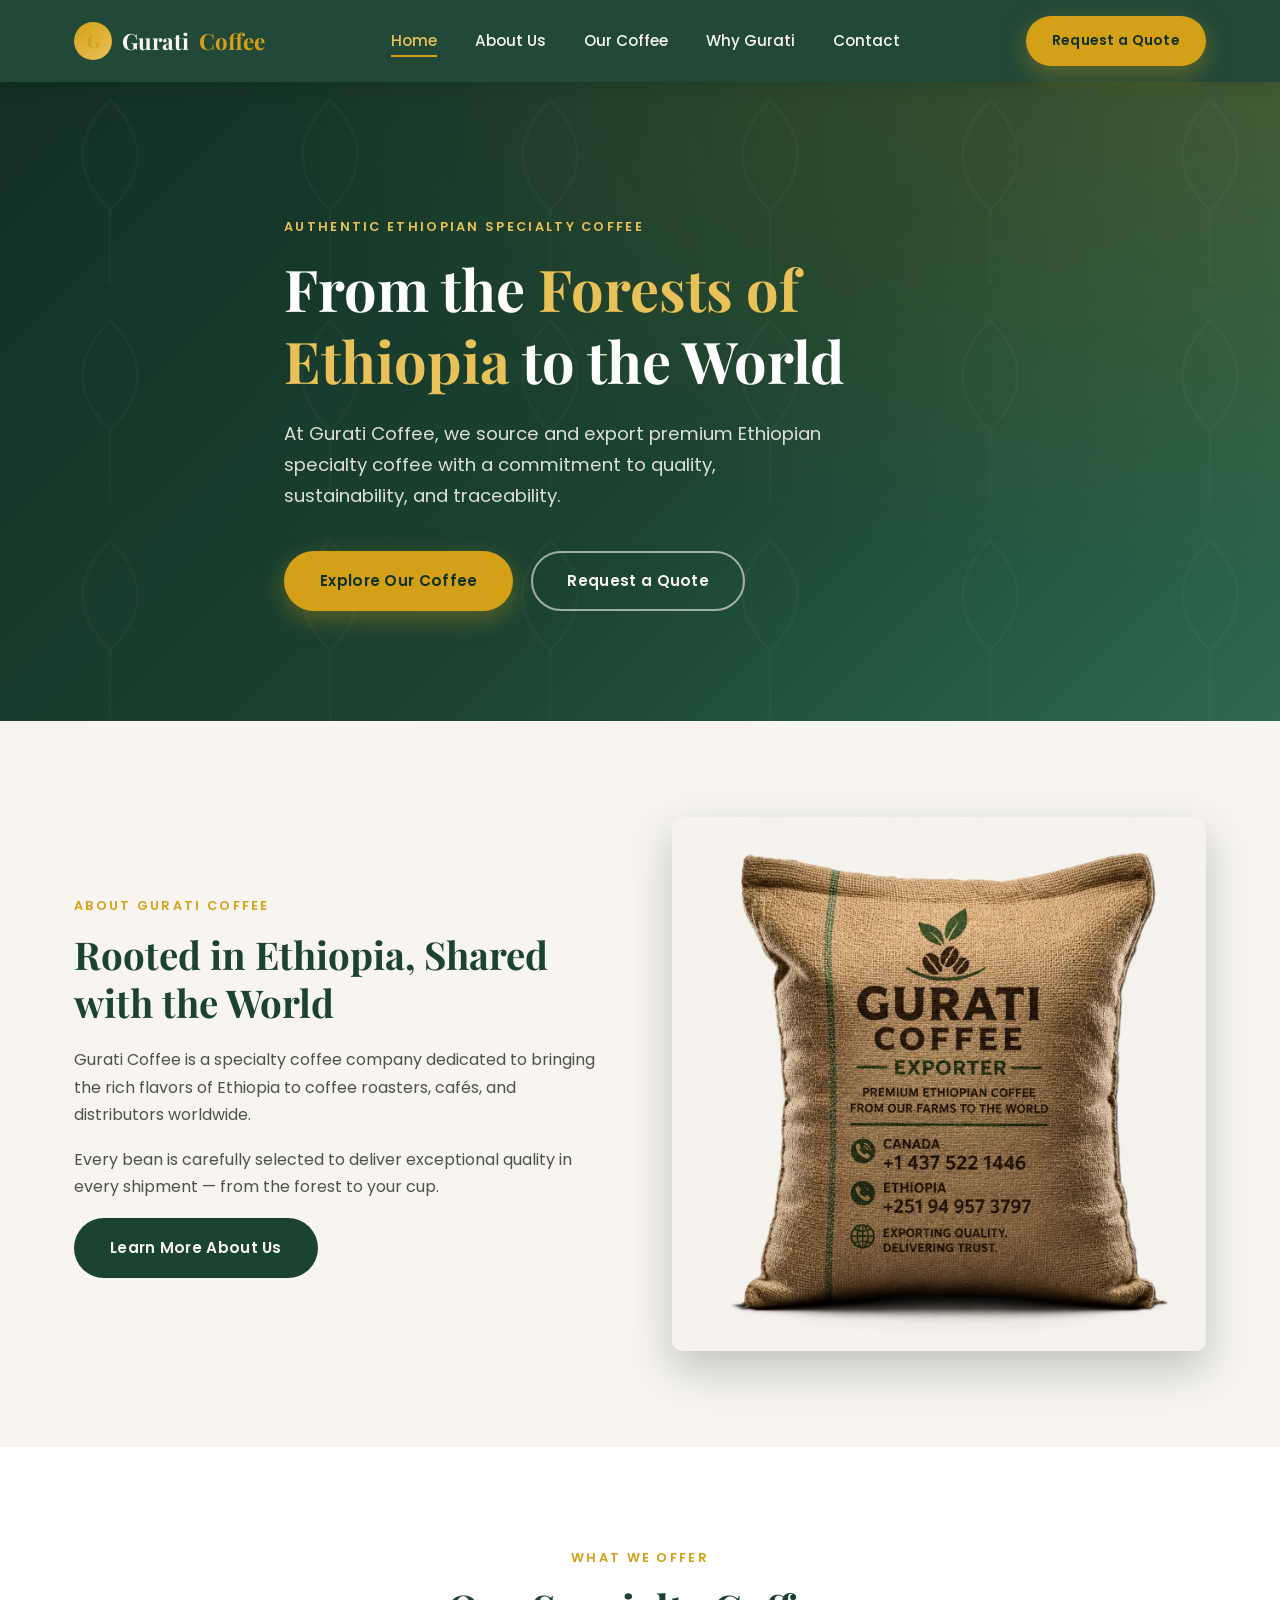
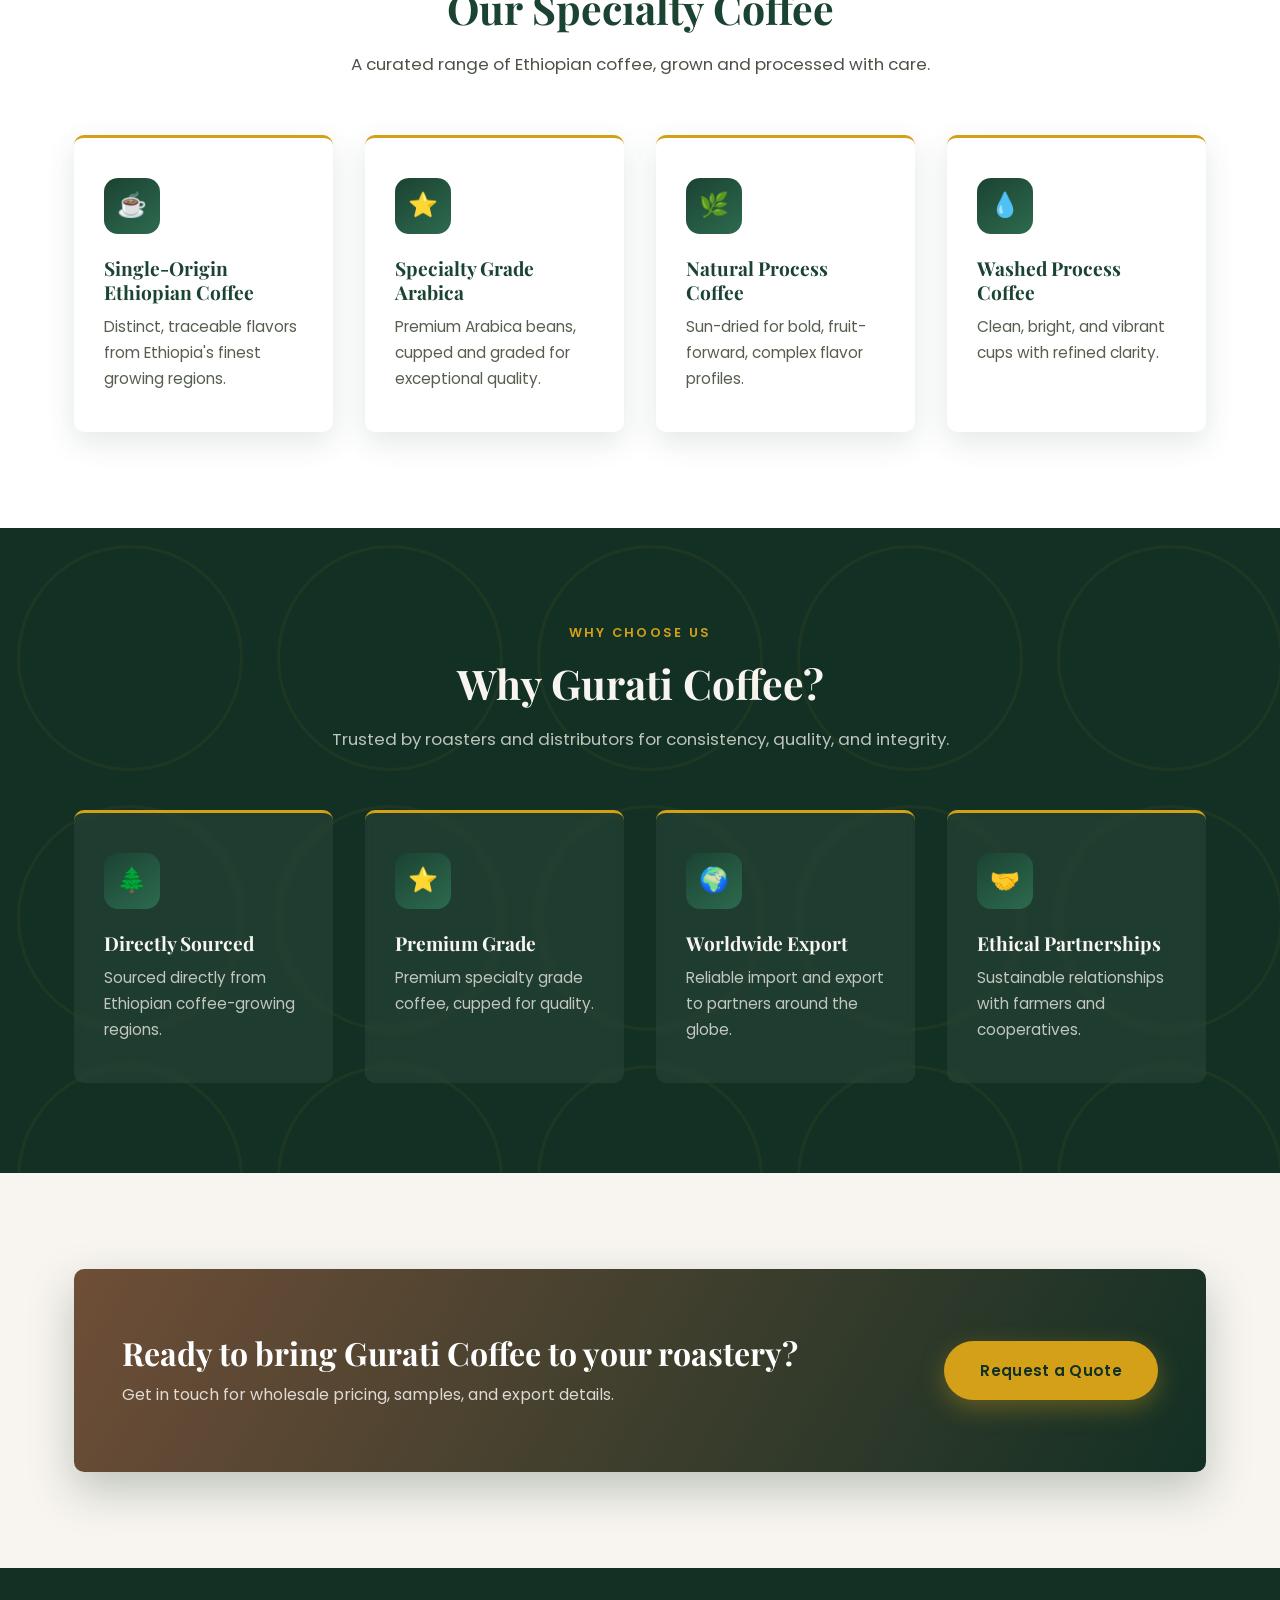
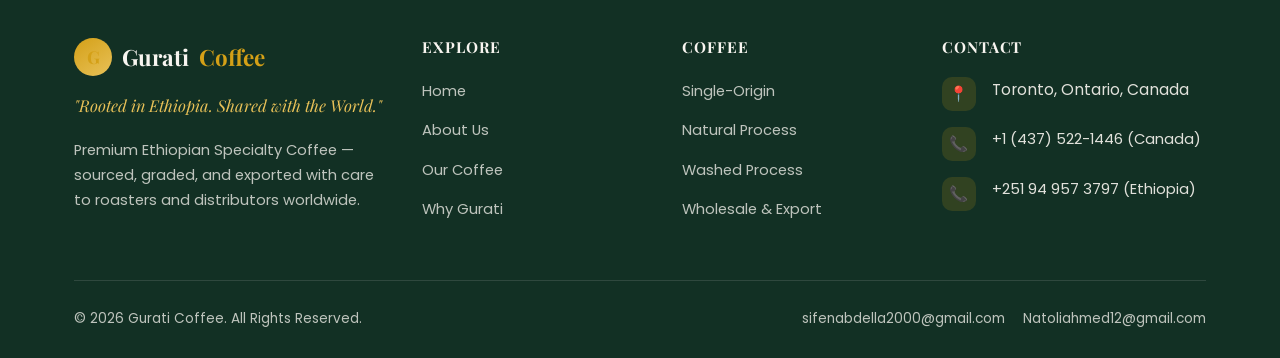
==== index.html @ 305aaea8 "first commit" ====
<!DOCTYPE html>
<html lang="en">
<head>
<meta charset="UTF-8">
<meta name="viewport" content="width=device-width, initial-scale=1.0">
<title>Gurati Coffee | Premium Ethiopian Specialty Coffee</title>
<meta name="description" content="Gurati Coffee sources and exports premium Ethiopian specialty coffee to roasters, cafés, and distributors worldwide.">
<link rel="preconnect" href="https://fonts.googleapis.com">
<link rel="stylesheet" href="css/style.css">
</head>
<body>

<header class="site-header">
  <nav class="nav">
    <a href="index.html" class="logo">
      <span class="logo-mark">G</span>
      Gurati <span>Coffee</span>
    </a>
    <ul class="nav-links">
      <li><a href="index.html" class="active">Home</a></li>
      <li><a href="about.html">About Us</a></li>
      <li><a href="coffee.html">Our Coffee</a></li>
      <li><a href="why-us.html">Why Gurati</a></li>
      <li><a href="contact.html">Contact</a></li>
    </ul>
    <div class="nav-cta">
      <a href="contact.html" class="btn btn-primary">Request a Quote</a>
      <button class="nav-toggle" aria-label="Toggle menu">
        <span></span><span></span><span></span>
      </button>
    </div>
  </nav>
</header>

<section class="hero">
  <div class="container hero-inner">
    <span class="eyebrow">Authentic Ethiopian Specialty Coffee</span>
    <h1>From the <em>Forests of Ethiopia</em> to the World</h1>
    <p>At Gurati Coffee, we source and export premium Ethiopian specialty coffee with a commitment to quality, sustainability, and traceability.</p>
    <div class="hero-actions">
      <a href="coffee.html" class="btn btn-primary">Explore Our Coffee</a>
      <a href="contact.html" class="btn btn-outline">Request a Quote</a>
    </div>
  </div>
</section>

<section class="section">
  <div class="container">
    <div class="split">
      <div>
        <span class="eyebrow">About Gurati Coffee</span>
        <h2>Rooted in Ethiopia, Shared with the World</h2>
        <p>Gurati Coffee is a specialty coffee company dedicated to bringing the rich flavors of Ethiopia to coffee roasters, cafés, and distributors worldwide.</p>
        <p>Every bean is carefully selected to deliver exceptional quality in every shipment — from the forest to your cup.</p>
        <a href="about.html" class="btn btn-dark">Learn More About Us</a>
      </div>
      <div class="split-media has-photo">
        <img src="images/GUATI.jpeg" alt="Gurati Coffee export bag — premium Ethiopian coffee" loading="lazy">
      </div>
    </div>
  </div>
</section>

<section class="section section-alt">
  <div class="container">
    <div class="section-header">
      <span class="eyebrow">What We Offer</span>
      <h2>Our Specialty Coffee</h2>
      <p>A curated range of Ethiopian coffee, grown and processed with care.</p>
    </div>
    <div class="grid grid-4">
      <div class="card">
        <div class="card-icon">☕</div>
        <h3>Single-Origin Ethiopian Coffee</h3>
        <p>Distinct, traceable flavors from Ethiopia's finest growing regions.</p>
      </div>
      <div class="card">
        <div class="card-icon">⭐</div>
        <h3>Specialty Grade Arabica</h3>
        <p>Premium Arabica beans, cupped and graded for exceptional quality.</p>
      </div>
      <div class="card">
        <div class="card-icon">🌿</div>
        <h3>Natural Process Coffee</h3>
        <p>Sun-dried for bold, fruit-forward, complex flavor profiles.</p>
      </div>
      <div class="card">
        <div class="card-icon">💧</div>
        <h3>Washed Process Coffee</h3>
        <p>Clean, bright, and vibrant cups with refined clarity.</p>
      </div>
    </div>
  </div>
</section>

<section class="why-band">
  <div class="container">
    <div class="section-header">
      <span class="eyebrow">Why Choose Us</span>
      <h2>Why Gurati Coffee?</h2>
      <p>Trusted by roasters and distributors for consistency, quality, and integrity.</p>
    </div>
    <div class="grid grid-4">
      <div class="card">
        <div class="card-icon">🌲</div>
        <h3>Directly Sourced</h3>
        <p>Sourced directly from Ethiopian coffee-growing regions.</p>
      </div>
      <div class="card">
        <div class="card-icon">⭐</div>
        <h3>Premium Grade</h3>
        <p>Premium specialty grade coffee, cupped for quality.</p>
      </div>
      <div class="card">
        <div class="card-icon">🌍</div>
        <h3>Worldwide Export</h3>
        <p>Reliable import and export to partners around the globe.</p>
      </div>
      <div class="card">
        <div class="card-icon">🤝</div>
        <h3>Ethical Partnerships</h3>
        <p>Sustainable relationships with farmers and cooperatives.</p>
      </div>
    </div>
  </div>
</section>

<section class="section">
  <div class="container">
    <div class="cta-band">
      <div>
        <h2>Ready to bring Gurati Coffee to your roastery?</h2>
        <p>Get in touch for wholesale pricing, samples, and export details.</p>
      </div>
      <a href="contact.html" class="btn btn-primary">Request a Quote</a>
    </div>
  </div>
</section>

<footer class="site-footer">
  <div class="container">
    <div class="footer-grid">
      <div class="footer-brand">
        <a href="index.html" class="logo">
          <span class="logo-mark">G</span>
          Gurati <span>Coffee</span>
        </a>
        <p class="footer-tagline">"Rooted in Ethiopia. Shared with the World."</p>
        <p class="footer-desc">Premium Ethiopian Specialty Coffee — sourced, graded, and exported with care to roasters and distributors worldwide.</p>
      </div>
      <div class="footer-col">
        <h4>Explore</h4>
        <ul>
          <li><a href="index.html">Home</a></li>
          <li><a href="about.html">About Us</a></li>
          <li><a href="coffee.html">Our Coffee</a></li>
          <li><a href="why-us.html">Why Gurati</a></li>
        </ul>
      </div>
      <div class="footer-col">
        <h4>Coffee</h4>
        <ul>
          <li><a href="coffee.html">Single-Origin</a></li>
          <li><a href="coffee.html">Natural Process</a></li>
          <li><a href="coffee.html">Washed Process</a></li>
          <li><a href="coffee.html">Wholesale &amp; Export</a></li>
        </ul>
      </div>
      <div class="footer-col">
        <h4>Contact</h4>
        <div class="contact-item">
          <span class="icon">📍</span>
          <p>Toronto, Ontario, Canada</p>
        </div>
        <div class="contact-item">
          <span class="icon">📞</span>
          <a href="tel:+14375221446">+1 (437) 522-1446 (Canada)</a>
        </div>
        <div class="contact-item">
          <span class="icon">📞</span>
          <a href="tel:+251949573797">+251 94 957 3797 (Ethiopia)</a>
        </div>
      </div>
    </div>
    <div class="footer-bottom">
      <p>© 2026 Gurati Coffee. All Rights Reserved.</p>
      <div class="emails">
        <a href="mailto:sifenabdella2000@gmail.com">sifenabdella2000@gmail.com</a>
        <a href="mailto:Natoliahmed12@gmail.com">Natoliahmed12@gmail.com</a>
      </div>
    </div>
  </div>
</footer>

<script src="js/main.js"></script>
</body>
</html>
---- css/style.css ----
/* ============================
   Gurati Coffee — Design System
   ============================ */

@import url('https://fonts.googleapis.com/css2?family=Playfair+Display:wght@500;600;700;800&family=Poppins:wght@300;400;500;600;700&display=swap');

:root {
  --forest-green: #1B4332;
  --forest-green-dark: #123024;
  --forest-green-light: #2D6A4F;
  --earth-brown: #6F4E37;
  --earth-brown-light: #8B6B4F;
  --cream: #F8F5F0;
  --cream-dark: #EFE8DD;
  --gold: #D4A017;
  --gold-light: #E8C158;
  --ink: #23281F;
  --white: #FFFFFF;

  --font-heading: 'Playfair Display', Georgia, serif;
  --font-body: 'Poppins', 'Segoe UI', sans-serif;

  --max-width: 1180px;
  --radius: 10px;
  --shadow-soft: 0 10px 30px rgba(27, 67, 50, 0.12);
  --shadow-strong: 0 18px 45px rgba(18, 48, 36, 0.25);
  --transition: 0.3s ease;
}

* {
  margin: 0;
  padding: 0;
  box-sizing: border-box;
}

html {
  scroll-behavior: smooth;
}

body {
  font-family: var(--font-body);
  color: var(--ink);
  background: var(--cream);
  line-height: 1.7;
  overflow-x: hidden;
}

img {
  max-width: 100%;
  display: block;
}

a {
  text-decoration: none;
  color: inherit;
}

ul {
  list-style: none;
}

h1, h2, h3, h4 {
  font-family: var(--font-heading);
  color: var(--forest-green);
  line-height: 1.25;
}

.container {
  max-width: var(--max-width);
  margin: 0 auto;
  padding: 0 24px;
}

.eyebrow {
  display: inline-block;
  font-size: 0.8rem;
  letter-spacing: 0.18em;
  text-transform: uppercase;
  color: var(--gold);
  font-weight: 600;
  margin-bottom: 14px;
}

.section {
  padding: 96px 0;
}

.section-header {
  text-align: center;
  max-width: 640px;
  margin: 0 auto 56px;
}

.section-header h2 {
  font-size: clamp(1.9rem, 3.2vw, 2.6rem);
  margin-bottom: 16px;
}

.section-header p {
  color: #4B5347;
  font-size: 1.05rem;
}

.section-alt {
  background: var(--white);
}

/* ---------- Buttons ---------- */
.btn {
  display: inline-flex;
  align-items: center;
  justify-content: center;
  gap: 8px;
  padding: 15px 34px;
  border-radius: 50px;
  font-family: var(--font-body);
  font-weight: 600;
  font-size: 0.95rem;
  letter-spacing: 0.02em;
  cursor: pointer;
  border: 2px solid transparent;
  transition: transform var(--transition), box-shadow var(--transition), background var(--transition), color var(--transition), border-color var(--transition);
  white-space: nowrap;
}

.btn-primary {
  background: var(--gold);
  color: var(--forest-green-dark);
  box-shadow: 0 8px 24px rgba(212, 160, 23, 0.35);
}

.btn-primary:hover {
  transform: translateY(-3px);
  box-shadow: 0 14px 30px rgba(212, 160, 23, 0.45);
}

.btn-outline {
  background: transparent;
  color: var(--cream);
  border-color: rgba(248, 245, 240, 0.6);
}

.btn-outline:hover {
  background: rgba(248, 245, 240, 0.12);
  border-color: var(--cream);
  transform: translateY(-3px);
}

.btn-dark {
  background: var(--forest-green);
  color: var(--cream);
}

.btn-dark:hover {
  background: var(--forest-green-dark);
  transform: translateY(-3px);
  box-shadow: var(--shadow-strong);
}

/* ---------- Header / Nav ---------- */
.site-header {
  position: sticky;
  top: 0;
  z-index: 100;
  background: rgba(27, 67, 50, 0.97);
  backdrop-filter: blur(6px);
  box-shadow: 0 2px 18px rgba(0, 0, 0, 0.15);
}

.nav {
  display: flex;
  align-items: center;
  justify-content: space-between;
  padding: 16px 24px;
  max-width: var(--max-width);
  margin: 0 auto;
}

.logo {
  display: flex;
  align-items: center;
  gap: 10px;
  font-family: var(--font-heading);
  font-size: 1.4rem;
  font-weight: 700;
  color: var(--cream);
}

.logo-mark {
  width: 38px;
  height: 38px;
  border-radius: 50%;
  background: linear-gradient(145deg, var(--gold), var(--gold-light));
  display: flex;
  align-items: center;
  justify-content: center;
  font-size: 1.1rem;
  color: var(--forest-green-dark);
  flex-shrink: 0;
}

.logo span {
  color: var(--gold);
}

.nav-links {
  display: flex;
  align-items: center;
  gap: 38px;
}

.nav-links a {
  color: var(--cream);
  font-weight: 500;
  font-size: 0.95rem;
  position: relative;
  padding: 6px 0;
  transition: color var(--transition);
}

.nav-links a::after {
  content: '';
  position: absolute;
  left: 0;
  bottom: 0;
  width: 0;
  height: 2px;
  background: var(--gold);
  transition: width var(--transition);
}

.nav-links a:hover,
.nav-links a.active {
  color: var(--gold-light);
}

.nav-links a:hover::after,
.nav-links a.active::after {
  width: 100%;
}

.nav-cta {
  display: flex;
  align-items: center;
  gap: 20px;
}

.nav-cta .btn {
  padding: 11px 24px;
  font-size: 0.88rem;
}

.nav-toggle {
  display: none;
  flex-direction: column;
  gap: 5px;
  background: none;
  border: none;
  cursor: pointer;
  padding: 6px;
}

.nav-toggle span {
  width: 26px;
  height: 2px;
  background: var(--cream);
  border-radius: 2px;
  transition: var(--transition);
}

/* ---------- Hero ---------- */
.hero {
  position: relative;
  background:
    radial-gradient(ellipse at top right, rgba(212, 160, 23, 0.18), transparent 55%),
    linear-gradient(135deg, var(--forest-green-dark) 0%, var(--forest-green) 55%, var(--forest-green-light) 100%);
  color: var(--cream);
  padding: 130px 0 110px;
  overflow: hidden;
}

.hero::before {
  content: '';
  position: absolute;
  inset: 0;
  background-image:
    url("data:image/svg+xml,%3Csvg xmlns='http://www.w3.org/2000/svg' width='120' height='120' viewBox='0 0 120 120'%3E%3Cg fill='none' stroke='%23F8F5F0' stroke-opacity='0.05' stroke-width='1.5'%3E%3Cpath d='M60 10 C40 30, 40 50, 60 70 C80 50, 80 30, 60 10 Z'/%3E%3Cpath d='M60 70 L60 110'/%3E%3C/g%3E%3C/svg%3E");
  background-size: 220px;
  opacity: 0.6;
  pointer-events: none;
}

.hero-inner {
  position: relative;
  z-index: 1;
  max-width: 760px;
}

.hero .eyebrow {
  color: var(--gold-light);
}

.hero h1 {
  color: var(--white);
  font-size: clamp(2.4rem, 5vw, 3.6rem);
  margin-bottom: 22px;
}

.hero h1 em {
  font-style: normal;
  color: var(--gold-light);
}

.hero p {
  font-size: 1.15rem;
  color: rgba(248, 245, 240, 0.88);
  max-width: 560px;
  margin-bottom: 40px;
}

.hero-actions {
  display: flex;
  flex-wrap: wrap;
  gap: 18px;
}

.page-hero {
  position: relative;
  background:
    radial-gradient(ellipse at top right, rgba(212, 160, 23, 0.16), transparent 55%),
    linear-gradient(135deg, var(--forest-green-dark) 0%, var(--forest-green) 100%);
  color: var(--cream);
  padding: 88px 0 70px;
  text-align: center;
}

.page-hero h1 {
  color: var(--white);
  font-size: clamp(2rem, 4vw, 2.8rem);
  margin-bottom: 14px;
}

.page-hero p {
  color: rgba(248, 245, 240, 0.85);
  max-width: 560px;
  margin: 0 auto;
}

.breadcrumb {
  font-size: 0.85rem;
  color: var(--gold-light);
  letter-spacing: 0.05em;
  margin-bottom: 16px;
}

/* ---------- Cards / Grids ---------- */
.grid {
  display: grid;
  gap: 32px;
}

.grid-2 { grid-template-columns: repeat(2, 1fr); }
.grid-3 { grid-template-columns: repeat(3, 1fr); }
.grid-4 { grid-template-columns: repeat(4, 1fr); }

.card {
  background: var(--white);
  border-radius: var(--radius);
  padding: 40px 30px;
  box-shadow: var(--shadow-soft);
  transition: transform var(--transition), box-shadow var(--transition);
  border-top: 3px solid var(--gold);
}

.card:hover {
  transform: translateY(-6px);
  box-shadow: var(--shadow-strong);
}

.card-icon {
  width: 56px;
  height: 56px;
  border-radius: 14px;
  background: linear-gradient(145deg, var(--forest-green), var(--forest-green-light));
  display: flex;
  align-items: center;
  justify-content: center;
  font-size: 1.5rem;
  margin-bottom: 22px;
}

.card h3 {
  font-size: 1.2rem;
  margin-bottom: 10px;
}

.card p {
  color: #565f4f;
  font-size: 0.96rem;
}

/* ---------- About split ---------- */
.split {
  display: grid;
  grid-template-columns: 1fr 1fr;
  gap: 64px;
  align-items: center;
}

.split-media {
  position: relative;
  border-radius: var(--radius);
  overflow: hidden;
  min-height: 380px;
  background: linear-gradient(155deg, var(--earth-brown) 0%, var(--forest-green) 100%);
  box-shadow: var(--shadow-strong);
  display: flex;
  align-items: center;
  justify-content: center;
}

.split-media::after {
  content: '☕';
  font-size: 5rem;
  opacity: 0.85;
  filter: drop-shadow(0 10px 18px rgba(0,0,0,0.25));
}

.split-media.alt {
  background: linear-gradient(155deg, var(--forest-green) 0%, var(--earth-brown) 100%);
}

.split-media.has-photo {
  background: var(--cream-dark);
}

.split-media.has-photo::after {
  content: none;
}

.split-media img {
  width: 100%;
  height: 100%;
  object-fit: cover;
  object-position: center;
}

.split h2 {
  font-size: clamp(1.8rem, 3vw, 2.4rem);
  margin-bottom: 20px;
}

.split p {
  color: #4B5347;
  margin-bottom: 18px;
}

.tag-row {
  display: flex;
  flex-wrap: wrap;
  gap: 12px;
  margin-top: 24px;
}

.tag {
  background: var(--cream-dark);
  color: var(--forest-green);
  border: 1px solid rgba(27, 67, 50, 0.15);
  padding: 8px 18px;
  border-radius: 50px;
  font-size: 0.85rem;
  font-weight: 500;
}

/* ---------- Stats / Why banner ---------- */
.why-band {
  background: var(--forest-green-dark);
  color: var(--cream);
  padding: 90px 0;
  position: relative;
  overflow: hidden;
}

.why-band::before {
  content: '';
  position: absolute;
  inset: 0;
  background-image: url("data:image/svg+xml,%3Csvg xmlns='http://www.w3.org/2000/svg' width='140' height='140' viewBox='0 0 140 140'%3E%3Cg fill='none' stroke='%23D4A017' stroke-opacity='0.06' stroke-width='1.5'%3E%3Ccircle cx='70' cy='70' r='60'/%3E%3C/g%3E%3C/svg%3E");
  background-size: 260px;
}

.why-band .section-header h2,
.why-band .section-header p {
  color: var(--cream);
}

.why-band .section-header p {
  color: rgba(248, 245, 240, 0.75);
}

.why-band .card {
  background: rgba(248, 245, 240, 0.06);
  border-top: 3px solid var(--gold);
  box-shadow: none;
  backdrop-filter: blur(4px);
}

.why-band .card h3 {
  color: var(--cream);
}

.why-band .card p {
  color: rgba(248, 245, 240, 0.75);
}

.why-band .card:hover {
  background: rgba(248, 245, 240, 0.1);
}

/* ---------- Process steps ---------- */
.steps {
  counter-reset: step;
  display: grid;
  grid-template-columns: repeat(4, 1fr);
  gap: 30px;
}

.step {
  position: relative;
  padding-top: 20px;
}

.step-number {
  font-family: var(--font-heading);
  font-size: 2.6rem;
  font-weight: 700;
  color: var(--gold);
  opacity: 0.55;
  line-height: 1;
  margin-bottom: 14px;
}

.step h3 {
  font-size: 1.05rem;
  margin-bottom: 8px;
}

.step p {
  color: #565f4f;
  font-size: 0.92rem;
}

/* ---------- CTA band ---------- */
.cta-band {
  background: linear-gradient(120deg, var(--earth-brown) 0%, var(--forest-green-dark) 100%);
  color: var(--cream);
  border-radius: var(--radius);
  padding: 64px 48px;
  display: flex;
  align-items: center;
  justify-content: space-between;
  gap: 32px;
  flex-wrap: wrap;
  box-shadow: var(--shadow-strong);
}

.cta-band h2 {
  color: var(--white);
  font-size: clamp(1.5rem, 2.6vw, 2rem);
  margin-bottom: 8px;
}

.cta-band p {
  color: rgba(248, 245, 240, 0.85);
}

/* ---------- Contact ---------- */
.contact-grid {
  display: grid;
  grid-template-columns: 1fr 1.15fr;
  gap: 56px;
  align-items: start;
}

.contact-info-card {
  background: var(--forest-green-dark);
  color: var(--cream);
  border-radius: var(--radius);
  padding: 44px 36px;
  box-shadow: var(--shadow-strong);
}

.contact-info-card h3 {
  color: var(--white);
  margin-bottom: 24px;
}

.contact-item {
  display: flex;
  gap: 16px;
  margin-bottom: 24px;
  align-items: flex-start;
}

.contact-item .icon {
  width: 42px;
  height: 42px;
  border-radius: 10px;
  background: rgba(212, 160, 23, 0.16);
  color: var(--gold-light);
  display: flex;
  align-items: center;
  justify-content: center;
  font-size: 1.1rem;
  flex-shrink: 0;
}

.contact-item h4 {
  color: var(--gold-light);
  font-size: 0.85rem;
  text-transform: uppercase;
  letter-spacing: 0.06em;
  margin-bottom: 4px;
}

.contact-item p, .contact-item a {
  color: rgba(248, 245, 240, 0.9);
  font-size: 0.98rem;
}

.contact-form {
  background: var(--white);
  border-radius: var(--radius);
  padding: 44px 40px;
  box-shadow: var(--shadow-soft);
}

.form-row {
  display: grid;
  grid-template-columns: 1fr 1fr;
  gap: 20px;
}

.field {
  margin-bottom: 22px;
}

.field label {
  display: block;
  font-size: 0.88rem;
  font-weight: 600;
  color: var(--forest-green);
  margin-bottom: 8px;
}

.field input,
.field select,
.field textarea {
  width: 100%;
  padding: 13px 16px;
  border: 1.5px solid #DDD6C9;
  border-radius: 8px;
  font-family: var(--font-body);
  font-size: 0.95rem;
  background: var(--cream);
  transition: border-color var(--transition), box-shadow var(--transition);
}

.field input:focus,
.field select:focus,
.field textarea:focus {
  outline: none;
  border-color: var(--gold);
  box-shadow: 0 0 0 3px rgba(212, 160, 23, 0.18);
}

.field textarea {
  resize: vertical;
  min-height: 130px;
}

.form-note {
  font-size: 0.82rem;
  color: #7a8172;
  margin-top: 12px;
}

.map-wrap {
  margin-top: 60px;
  border-radius: var(--radius);
  overflow: hidden;
  box-shadow: var(--shadow-soft);
}

.map-wrap iframe {
  width: 100%;
  height: 360px;
  border: 0;
  display: block;
}

/* ---------- Footer ---------- */
.site-footer {
  background: var(--forest-green-dark);
  color: rgba(248, 245, 240, 0.75);
  padding: 70px 0 28px;
}

.footer-grid {
  display: grid;
  grid-template-columns: 1.4fr 1fr 1fr 1.2fr;
  gap: 40px;
  padding-bottom: 46px;
  border-bottom: 1px solid rgba(248, 245, 240, 0.12);
}

.footer-brand .logo {
  margin-bottom: 16px;
}

.footer-tagline {
  font-family: var(--font-heading);
  font-style: italic;
  color: var(--gold-light);
  font-size: 1.02rem;
  margin: 14px 0 18px;
}

.footer-desc {
  font-size: 0.92rem;
  max-width: 320px;
}

.footer-col h4 {
  color: var(--cream);
  font-size: 0.95rem;
  text-transform: uppercase;
  letter-spacing: 0.06em;
  margin-bottom: 20px;
}

.footer-col ul li {
  margin-bottom: 12px;
}

.footer-col a {
  font-size: 0.92rem;
  transition: color var(--transition);
}

.footer-col a:hover {
  color: var(--gold-light);
}

.footer-col .contact-item {
  margin-bottom: 16px;
}

.footer-col .contact-item .icon {
  width: 34px;
  height: 34px;
  font-size: 0.95rem;
}

.social-row {
  display: flex;
  gap: 12px;
  margin-top: 18px;
}

.social-row a {
  width: 38px;
  height: 38px;
  border-radius: 50%;
  background: rgba(248, 245, 240, 0.08);
  display: flex;
  align-items: center;
  justify-content: center;
  transition: background var(--transition), transform var(--transition);
}

.social-row a:hover {
  background: var(--gold);
  color: var(--forest-green-dark);
  transform: translateY(-3px);
}

.footer-bottom {
  display: flex;
  align-items: center;
  justify-content: space-between;
  flex-wrap: wrap;
  gap: 12px;
  padding-top: 26px;
  font-size: 0.85rem;
}

.footer-bottom .emails {
  display: flex;
  gap: 18px;
  flex-wrap: wrap;
}

.footer-bottom a:hover {
  color: var(--gold-light);
}

/* ---------- Responsive ---------- */
@media (max-width: 960px) {
  .grid-4 { grid-template-columns: repeat(2, 1fr); }
  .grid-3 { grid-template-columns: repeat(2, 1fr); }
  .steps { grid-template-columns: repeat(2, 1fr); }
  .split { grid-template-columns: 1fr; }
  .split-media { min-height: 280px; order: -1; }
  .contact-grid { grid-template-columns: 1fr; }
  .footer-grid { grid-template-columns: 1fr 1fr; }
}

@media (max-width: 720px) {
  .nav-links, .nav-cta .btn-outline-desktop { display: none; }
  .nav-toggle { display: flex; }
  .nav-cta { gap: 12px; }

  .nav-links {
    position: absolute;
    top: 100%;
    left: 0;
    right: 0;
    background: var(--forest-green-dark);
    flex-direction: column;
    align-items: flex-start;
    padding: 24px;
    gap: 20px;
    box-shadow: var(--shadow-strong);
    display: none;
  }

  .nav-links.open {
    display: flex;
  }

  .grid-4, .grid-3, .grid-2 { grid-template-columns: 1fr; }
  .steps { grid-template-columns: 1fr; }
  .form-row { grid-template-columns: 1fr; }
  .footer-grid { grid-template-columns: 1fr; }
  .cta-band { flex-direction: column; text-align: center; }
  .section { padding: 70px 0; }
}
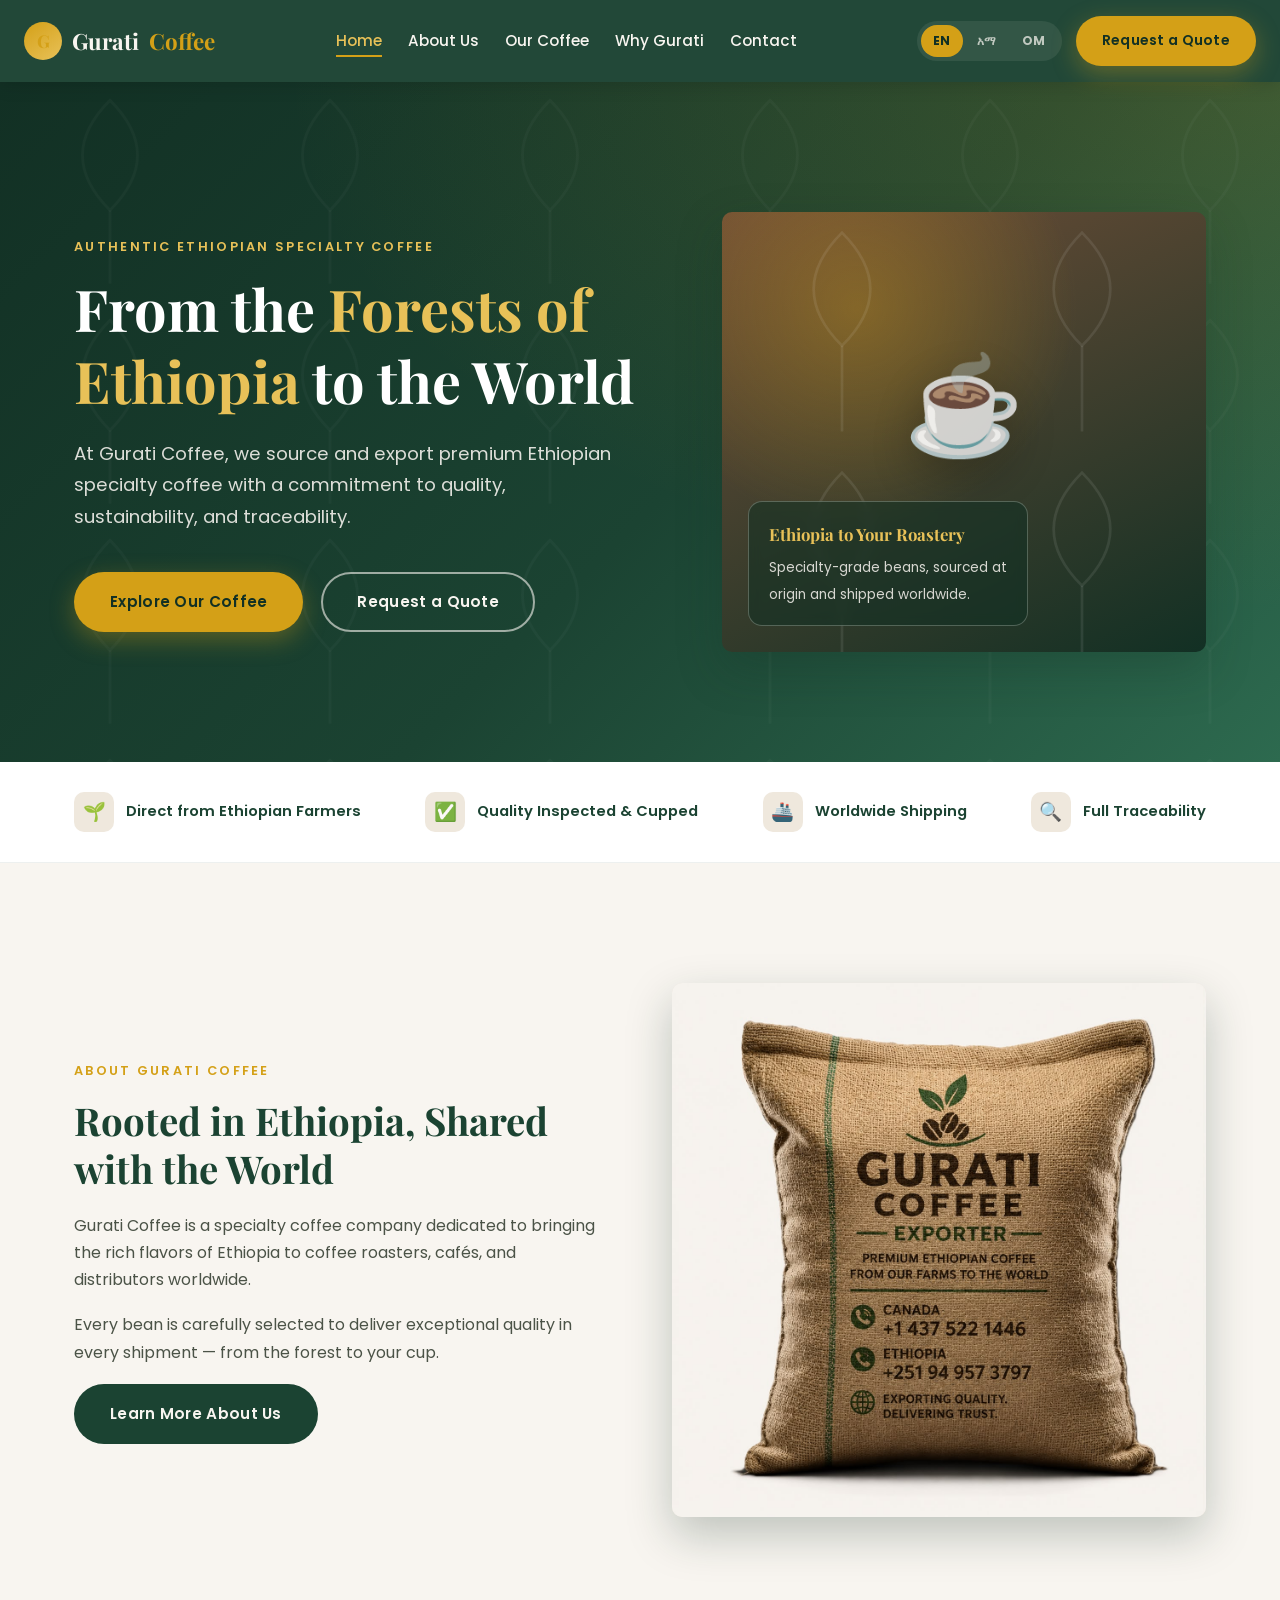
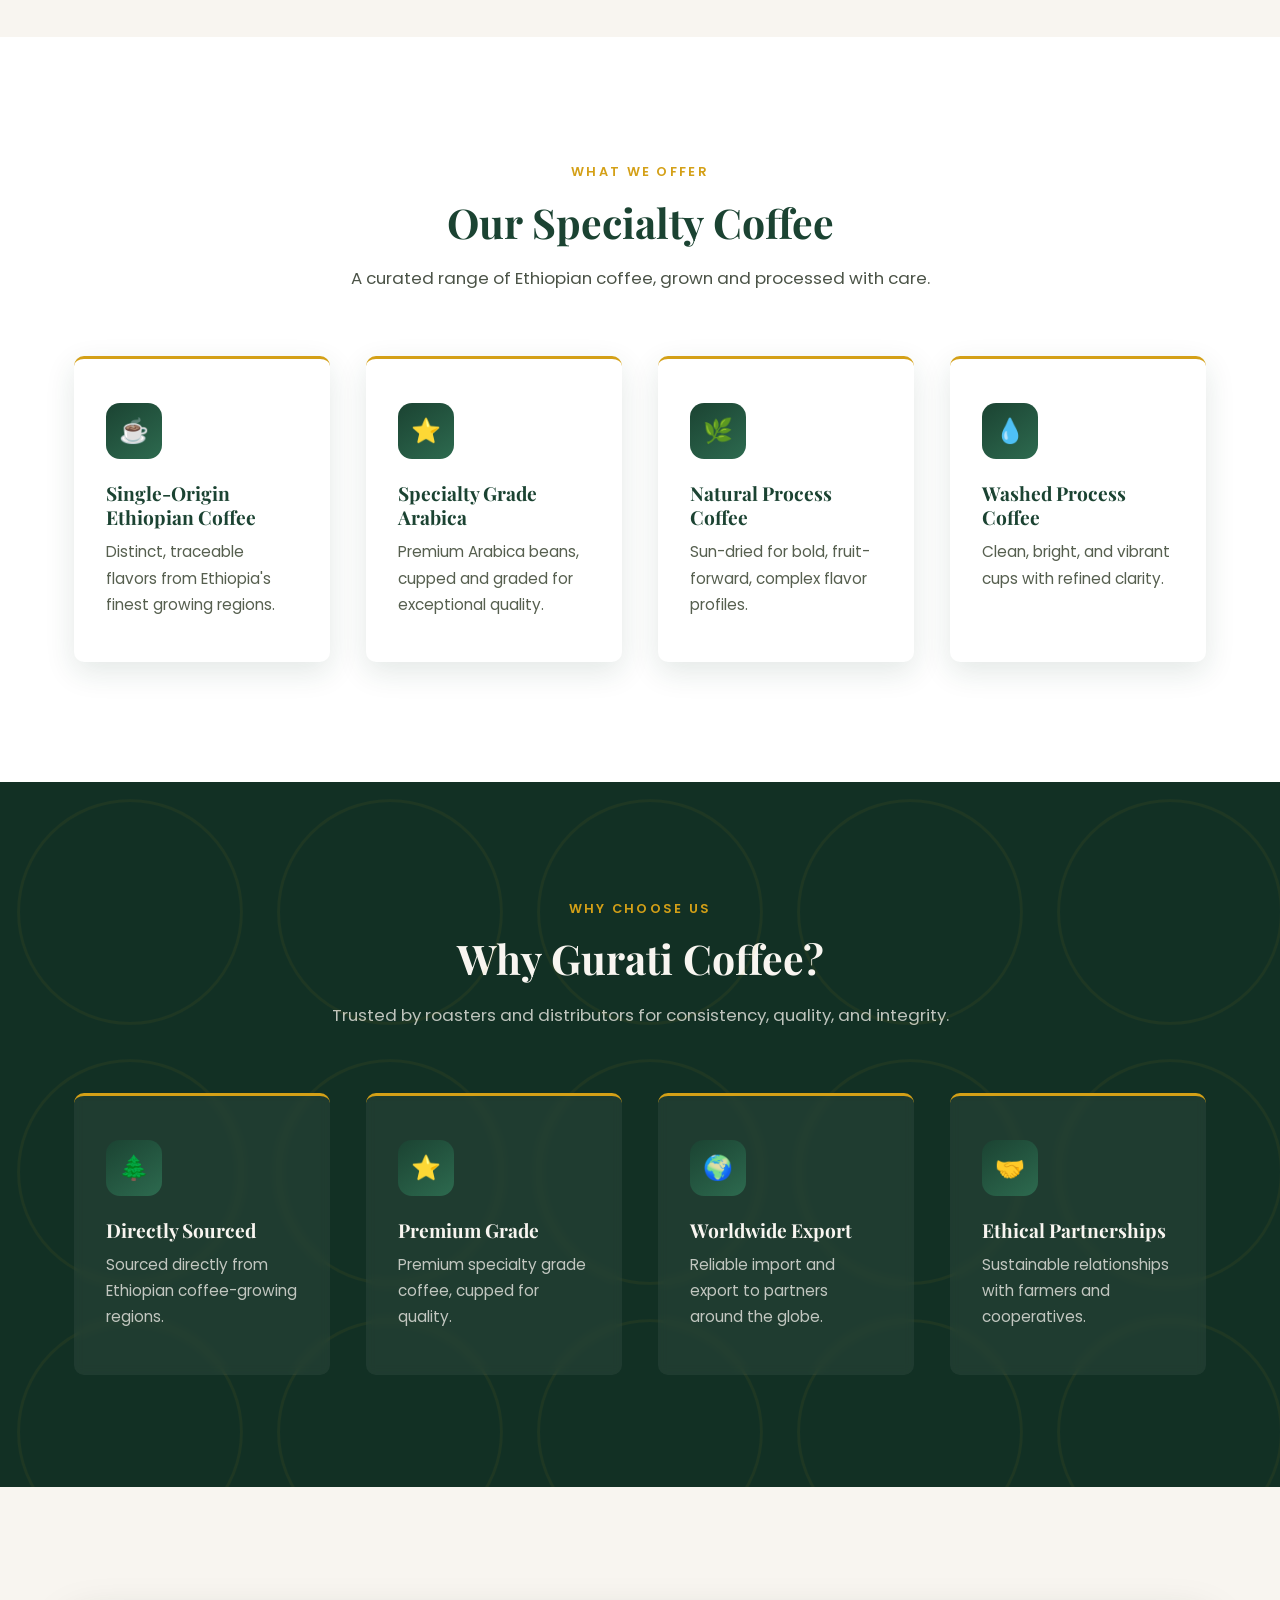
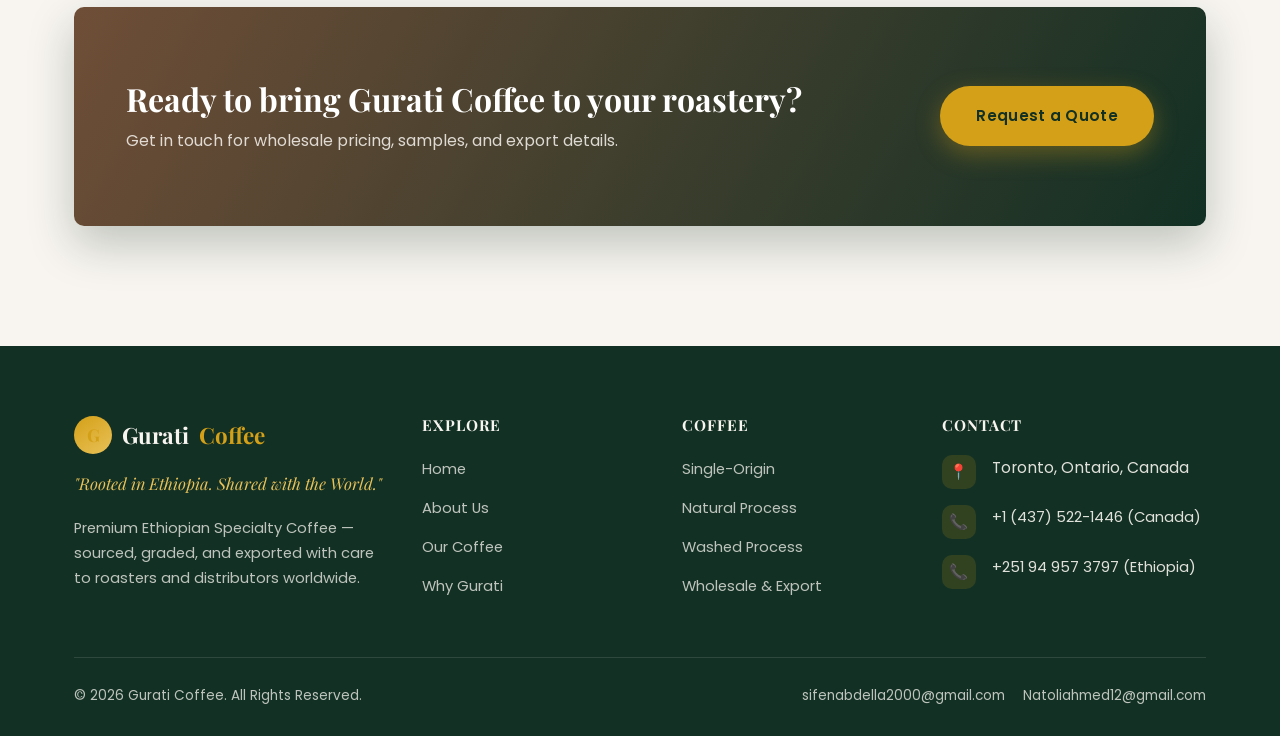
==== commit 92603fa8: "Add English/Amharic/Afaan Oromoo language switcher Wire data-i18n attributes across all pages with a" ====
--- a/index.html
+++ b/index.html
@@ -17,14 +17,19 @@
       Gurati <span>Coffee</span>
     </a>
     <ul class="nav-links">
-      <li><a href="index.html" class="active">Home</a></li>
-      <li><a href="about.html">About Us</a></li>
-      <li><a href="coffee.html">Our Coffee</a></li>
-      <li><a href="why-us.html">Why Gurati</a></li>
-      <li><a href="contact.html">Contact</a></li>
+      <li><a href="index.html" class="active" data-i18n="nav.home">Home</a></li>
+      <li><a href="about.html" data-i18n="nav.about">About Us</a></li>
+      <li><a href="coffee.html" data-i18n="nav.coffee">Our Coffee</a></li>
+      <li><a href="why-us.html" data-i18n="nav.why">Why Gurati</a></li>
+      <li><a href="contact.html" data-i18n="nav.contact">Contact</a></li>
     </ul>
     <div class="nav-cta">
-      <a href="contact.html" class="btn btn-primary">Request a Quote</a>
+      <div class="lang-switcher" role="group" aria-label="Language">
+        <button type="button" data-lang="en" class="active">EN</button>
+        <button type="button" data-lang="am">አማ</button>
+        <button type="button" data-lang="om">OM</button>
+      </div>
+      <a href="contact.html" class="btn btn-primary" data-i18n="common.requestQuote">Request a Quote</a>
       <button class="nav-toggle" aria-label="Toggle menu">
         <span></span><span></span><span></span>
       </button>
@@ -33,14 +38,32 @@
 </header>
 
 <section class="hero">
-  <div class="container hero-inner">
-    <span class="eyebrow">Authentic Ethiopian Specialty Coffee</span>
-    <h1>From the <em>Forests of Ethiopia</em> to the World</h1>
-    <p>At Gurati Coffee, we source and export premium Ethiopian specialty coffee with a commitment to quality, sustainability, and traceability.</p>
-    <div class="hero-actions">
-      <a href="coffee.html" class="btn btn-primary">Explore Our Coffee</a>
-      <a href="contact.html" class="btn btn-outline">Request a Quote</a>
-    </div>
+  <div class="container hero-split">
+    <div class="hero-inner">
+      <span class="eyebrow" data-i18n="home.eyebrow">Authentic Ethiopian Specialty Coffee</span>
+      <h1 data-i18n="home.heroTitle" data-i18n-html>From the <em>Forests of Ethiopia</em> to the World</h1>
+      <p data-i18n="home.heroDesc">At Gurati Coffee, we source and export premium Ethiopian specialty coffee with a commitment to quality, sustainability, and traceability.</p>
+      <div class="hero-actions">
+        <a href="coffee.html" class="btn btn-primary" data-i18n="home.exploreCoffee">Explore Our Coffee</a>
+        <a href="contact.html" class="btn btn-outline" data-i18n="common.requestQuote">Request a Quote</a>
+      </div>
+    </div>
+    <div class="hero-visual">
+      <span class="visual-mark">☕</span>
+      <div class="hero-visual-badge">
+        <strong data-i18n="home.visualBadgeTitle">Ethiopia to Your Roastery</strong>
+        <span data-i18n="home.visualBadgeDesc">Specialty-grade beans, sourced at origin and shipped worldwide.</span>
+      </div>
+    </div>
+  </div>
+</section>
+
+<section class="trust-bar">
+  <div class="container trust-bar-inner">
+    <div class="trust-item"><span class="trust-icon">🌱</span><span data-i18n="trust.direct">Direct from Ethiopian Farmers</span></div>
+    <div class="trust-item"><span class="trust-icon">✅</span><span data-i18n="trust.inspected">Quality Inspected & Cupped</span></div>
+    <div class="trust-item"><span class="trust-icon">🚢</span><span data-i18n="trust.shipping">Worldwide Shipping</span></div>
+    <div class="trust-item"><span class="trust-icon">🔍</span><span data-i18n="trust.traceability">Full Traceability</span></div>
   </div>
 </section>
 
@@ -48,11 +71,11 @@
   <div class="container">
     <div class="split">
       <div>
-        <span class="eyebrow">About Gurati Coffee</span>
-        <h2>Rooted in Ethiopia, Shared with the World</h2>
-        <p>Gurati Coffee is a specialty coffee company dedicated to bringing the rich flavors of Ethiopia to coffee roasters, cafés, and distributors worldwide.</p>
-        <p>Every bean is carefully selected to deliver exceptional quality in every shipment — from the forest to your cup.</p>
-        <a href="about.html" class="btn btn-dark">Learn More About Us</a>
+        <span class="eyebrow" data-i18n="home.aboutEyebrow">About Gurati Coffee</span>
+        <h2 data-i18n="home.aboutTitle">Rooted in Ethiopia, Shared with the World</h2>
+        <p data-i18n="home.aboutP1">Gurati Coffee is a specialty coffee company dedicated to bringing the rich flavors of Ethiopia to coffee roasters, cafés, and distributors worldwide.</p>
+        <p data-i18n="home.aboutP2">Every bean is carefully selected to deliver exceptional quality in every shipment — from the forest to your cup.</p>
+        <a href="about.html" class="btn btn-dark" data-i18n="home.learnMore">Learn More About Us</a>
       </div>
       <div class="split-media has-photo">
         <img src="images/GUATI.jpeg" alt="Gurati Coffee export bag — premium Ethiopian coffee" loading="lazy">
@@ -64,30 +87,30 @@
 <section class="section section-alt">
   <div class="container">
     <div class="section-header">
-      <span class="eyebrow">What We Offer</span>
-      <h2>Our Specialty Coffee</h2>
-      <p>A curated range of Ethiopian coffee, grown and processed with care.</p>
+      <span class="eyebrow" data-i18n="home.offerEyebrow">What We Offer</span>
+      <h2 data-i18n="home.offerTitle">Our Specialty Coffee</h2>
+      <p data-i18n="home.offerDesc">A curated range of Ethiopian coffee, grown and processed with care.</p>
     </div>
     <div class="grid grid-4">
       <div class="card">
         <div class="card-icon">☕</div>
-        <h3>Single-Origin Ethiopian Coffee</h3>
-        <p>Distinct, traceable flavors from Ethiopia's finest growing regions.</p>
+        <h3 data-i18n="home.card1Title">Single-Origin Ethiopian Coffee</h3>
+        <p data-i18n="home.card1Desc">Distinct, traceable flavors from Ethiopia's finest growing regions.</p>
       </div>
       <div class="card">
         <div class="card-icon">⭐</div>
-        <h3>Specialty Grade Arabica</h3>
-        <p>Premium Arabica beans, cupped and graded for exceptional quality.</p>
+        <h3 data-i18n="home.card2Title">Specialty Grade Arabica</h3>
+        <p data-i18n="home.card2Desc">Premium Arabica beans, cupped and graded for exceptional quality.</p>
       </div>
       <div class="card">
         <div class="card-icon">🌿</div>
-        <h3>Natural Process Coffee</h3>
-        <p>Sun-dried for bold, fruit-forward, complex flavor profiles.</p>
+        <h3 data-i18n="home.card3Title">Natural Process Coffee</h3>
+        <p data-i18n="home.card3Desc">Sun-dried for bold, fruit-forward, complex flavor profiles.</p>
       </div>
       <div class="card">
         <div class="card-icon">💧</div>
-        <h3>Washed Process Coffee</h3>
-        <p>Clean, bright, and vibrant cups with refined clarity.</p>
+        <h3 data-i18n="home.card4Title">Washed Process Coffee</h3>
+        <p data-i18n="home.card4Desc">Clean, bright, and vibrant cups with refined clarity.</p>
       </div>
     </div>
   </div>
@@ -96,30 +119,30 @@
 <section class="why-band">
   <div class="container">
     <div class="section-header">
-      <span class="eyebrow">Why Choose Us</span>
-      <h2>Why Gurati Coffee?</h2>
-      <p>Trusted by roasters and distributors for consistency, quality, and integrity.</p>
+      <span class="eyebrow" data-i18n="why.eyebrow">Why Choose Us</span>
+      <h2 data-i18n="why.title">Why Gurati Coffee?</h2>
+      <p data-i18n="why.desc">Trusted by roasters and distributors for consistency, quality, and integrity.</p>
     </div>
     <div class="grid grid-4">
       <div class="card">
         <div class="card-icon">🌲</div>
-        <h3>Directly Sourced</h3>
-        <p>Sourced directly from Ethiopian coffee-growing regions.</p>
+        <h3 data-i18n="why.card1Title">Directly Sourced</h3>
+        <p data-i18n="why.card1Desc">Sourced directly from Ethiopian coffee-growing regions.</p>
       </div>
       <div class="card">
         <div class="card-icon">⭐</div>
-        <h3>Premium Grade</h3>
-        <p>Premium specialty grade coffee, cupped for quality.</p>
+        <h3 data-i18n="why.card2Title">Premium Grade</h3>
+        <p data-i18n="why.card2Desc">Premium specialty grade coffee, cupped for quality.</p>
       </div>
       <div class="card">
         <div class="card-icon">🌍</div>
-        <h3>Worldwide Export</h3>
-        <p>Reliable import and export to partners around the globe.</p>
+        <h3 data-i18n="why.card3Title">Worldwide Export</h3>
+        <p data-i18n="why.card3Desc">Reliable import and export to partners around the globe.</p>
       </div>
       <div class="card">
         <div class="card-icon">🤝</div>
-        <h3>Ethical Partnerships</h3>
-        <p>Sustainable relationships with farmers and cooperatives.</p>
+        <h3 data-i18n="why.card4Title">Ethical Partnerships</h3>
+        <p data-i18n="why.card4Desc">Sustainable relationships with farmers and cooperatives.</p>
       </div>
     </div>
   </div>
@@ -129,10 +152,10 @@
   <div class="container">
     <div class="cta-band">
       <div>
-        <h2>Ready to bring Gurati Coffee to your roastery?</h2>
-        <p>Get in touch for wholesale pricing, samples, and export details.</p>
-      </div>
-      <a href="contact.html" class="btn btn-primary">Request a Quote</a>
+        <h2 data-i18n="home.ctaTitle">Ready to bring Gurati Coffee to your roastery?</h2>
+        <p data-i18n="home.ctaDesc">Get in touch for wholesale pricing, samples, and export details.</p>
+      </div>
+      <a href="contact.html" class="btn btn-primary" data-i18n="common.requestQuote">Request a Quote</a>
     </div>
   </div>
 </section>
@@ -145,32 +168,32 @@
           <span class="logo-mark">G</span>
           Gurati <span>Coffee</span>
         </a>
-        <p class="footer-tagline">"Rooted in Ethiopia. Shared with the World."</p>
-        <p class="footer-desc">Premium Ethiopian Specialty Coffee — sourced, graded, and exported with care to roasters and distributors worldwide.</p>
+        <p class="footer-tagline" data-i18n="footer.tagline">"Rooted in Ethiopia. Shared with the World."</p>
+        <p class="footer-desc" data-i18n="footer.desc">Premium Ethiopian Specialty Coffee — sourced, graded, and exported with care to roasters and distributors worldwide.</p>
       </div>
       <div class="footer-col">
-        <h4>Explore</h4>
+        <h4 data-i18n="footer.explore">Explore</h4>
         <ul>
-          <li><a href="index.html">Home</a></li>
-          <li><a href="about.html">About Us</a></li>
-          <li><a href="coffee.html">Our Coffee</a></li>
-          <li><a href="why-us.html">Why Gurati</a></li>
+          <li><a href="index.html" data-i18n="nav.home">Home</a></li>
+          <li><a href="about.html" data-i18n="nav.about">About Us</a></li>
+          <li><a href="coffee.html" data-i18n="nav.coffee">Our Coffee</a></li>
+          <li><a href="why-us.html" data-i18n="nav.why">Why Gurati</a></li>
         </ul>
       </div>
       <div class="footer-col">
-        <h4>Coffee</h4>
+        <h4 data-i18n="footer.coffeeCol">Coffee</h4>
         <ul>
-          <li><a href="coffee.html">Single-Origin</a></li>
-          <li><a href="coffee.html">Natural Process</a></li>
-          <li><a href="coffee.html">Washed Process</a></li>
-          <li><a href="coffee.html">Wholesale &amp; Export</a></li>
+          <li><a href="coffee.html" data-i18n="footer.singleOrigin">Single-Origin</a></li>
+          <li><a href="coffee.html" data-i18n="footer.natural">Natural Process</a></li>
+          <li><a href="coffee.html" data-i18n="footer.washed">Washed Process</a></li>
+          <li><a href="coffee.html" data-i18n="footer.wholesale">Wholesale &amp; Export</a></li>
         </ul>
       </div>
       <div class="footer-col">
-        <h4>Contact</h4>
+        <h4 data-i18n="footer.contactCol">Contact</h4>
         <div class="contact-item">
           <span class="icon">📍</span>
-          <p>Toronto, Ontario, Canada</p>
+          <p data-i18n="footer.location">Toronto, Ontario, Canada</p>
         </div>
         <div class="contact-item">
           <span class="icon">📞</span>
@@ -183,7 +206,7 @@
       </div>
     </div>
     <div class="footer-bottom">
-      <p>© 2026 Gurati Coffee. All Rights Reserved.</p>
+      <p data-i18n="footer.copyright">© 2026 Gurati Coffee. All Rights Reserved.</p>
       <div class="emails">
         <a href="mailto:sifenabdella2000@gmail.com">sifenabdella2000@gmail.com</a>
         <a href="mailto:Natoliahmed12@gmail.com">Natoliahmed12@gmail.com</a>
@@ -192,6 +215,7 @@
   </div>
 </footer>
 
+<script src="js/i18n.js"></script>
 <script src="js/main.js"></script>
 </body>
 </html>
--- a/css/style.css
+++ b/css/style.css
@@ -2,7 +2,7 @@
    Gurati Coffee — Design System
    ============================ */
 
-@import url('https://fonts.googleapis.com/css2?family=Playfair+Display:wght@500;600;700;800&family=Poppins:wght@300;400;500;600;700&display=swap');
+@import url('https://fonts.googleapis.com/css2?family=Noto+Sans+Ethiopic:wght@400;500;600;700&family=Playfair+Display:wght@500;600;700;800&family=Poppins:wght@300;400;500;600;700&display=swap');
 
 :root {
   --forest-green: #1B4332;
@@ -82,13 +82,13 @@
 }
 
 .section {
-  padding: 96px 0;
+  padding: 120px 0;
 }
 
 .section-header {
   text-align: center;
   max-width: 640px;
-  margin: 0 auto 56px;
+  margin: 0 auto 64px;
 }
 
 .section-header h2 {
@@ -172,7 +172,7 @@
   align-items: center;
   justify-content: space-between;
   padding: 16px 24px;
-  max-width: var(--max-width);
+  max-width: 1320px;
   margin: 0 auto;
 }
 
@@ -206,7 +206,7 @@
 .nav-links {
   display: flex;
   align-items: center;
-  gap: 38px;
+  gap: 26px;
 }
 
 .nav-links a {
@@ -215,6 +215,7 @@
   font-size: 0.95rem;
   position: relative;
   padding: 6px 0;
+  white-space: nowrap;
   transition: color var(--transition);
 }
 
@@ -242,7 +243,7 @@
 .nav-cta {
   display: flex;
   align-items: center;
-  gap: 20px;
+  gap: 14px;
 }
 
 .nav-cta .btn {
@@ -330,7 +331,7 @@
     radial-gradient(ellipse at top right, rgba(212, 160, 23, 0.16), transparent 55%),
     linear-gradient(135deg, var(--forest-green-dark) 0%, var(--forest-green) 100%);
   color: var(--cream);
-  padding: 88px 0 70px;
+  padding: 104px 0 86px;
   text-align: center;
 }
 
@@ -356,7 +357,7 @@
 /* ---------- Cards / Grids ---------- */
 .grid {
   display: grid;
-  gap: 32px;
+  gap: 36px;
 }
 
 .grid-2 { grid-template-columns: repeat(2, 1fr); }
@@ -366,7 +367,7 @@
 .card {
   background: var(--white);
   border-radius: var(--radius);
-  padding: 40px 30px;
+  padding: 44px 32px;
   box-shadow: var(--shadow-soft);
   transition: transform var(--transition), box-shadow var(--transition);
   border-top: 3px solid var(--gold);
@@ -476,7 +477,7 @@
 .why-band {
   background: var(--forest-green-dark);
   color: var(--cream);
-  padding: 90px 0;
+  padding: 112px 0;
   position: relative;
   overflow: hidden;
 }
@@ -555,7 +556,7 @@
   background: linear-gradient(120deg, var(--earth-brown) 0%, var(--forest-green-dark) 100%);
   color: var(--cream);
   border-radius: var(--radius);
-  padding: 64px 48px;
+  padding: 72px 52px;
   display: flex;
   align-items: center;
   justify-content: space-between;
@@ -803,6 +804,240 @@
 
 .footer-bottom a:hover {
   color: var(--gold-light);
+}
+
+/* ---------- Language ---------- */
+body.lang-am,
+body.lang-am input,
+body.lang-am select,
+body.lang-am textarea,
+body.lang-am button {
+  font-family: 'Noto Sans Ethiopic', var(--font-body);
+}
+
+body.lang-am h1,
+body.lang-am h2,
+body.lang-am h3,
+body.lang-am h4,
+body.lang-am .logo,
+body.lang-am .footer-tagline {
+  font-family: 'Noto Sans Ethiopic', var(--font-heading);
+}
+
+.lang-switcher {
+  display: flex;
+  align-items: center;
+  gap: 2px;
+  background: rgba(248, 245, 240, 0.08);
+  border-radius: 50px;
+  padding: 4px;
+}
+
+.lang-switcher button {
+  border: none;
+  background: transparent;
+  color: rgba(248, 245, 240, 0.72);
+  font-family: var(--font-body);
+  font-size: 0.76rem;
+  font-weight: 700;
+  letter-spacing: 0.02em;
+  padding: 7px 12px;
+  border-radius: 50px;
+  cursor: pointer;
+  transition: background var(--transition), color var(--transition);
+}
+
+.lang-switcher button:hover:not(.active) {
+  color: var(--cream);
+}
+
+.lang-switcher button.active {
+  background: var(--gold);
+  color: var(--forest-green-dark);
+}
+
+/* ---------- Hero visual / split ---------- */
+.hero-split {
+  display: grid;
+  grid-template-columns: 1.1fr 0.9fr;
+  gap: 56px;
+  align-items: center;
+}
+
+.hero-split .hero-inner {
+  max-width: none;
+}
+
+.hero-visual {
+  position: relative;
+  border-radius: var(--radius);
+  overflow: hidden;
+  min-height: 440px;
+  box-shadow: var(--shadow-strong);
+  background:
+    radial-gradient(circle at 28% 22%, rgba(212, 160, 23, 0.35), transparent 45%),
+    linear-gradient(155deg, var(--earth-brown) 0%, var(--forest-green-dark) 100%);
+  display: flex;
+  align-items: flex-end;
+  padding: 26px;
+}
+
+.hero-visual::before {
+  content: '';
+  position: absolute;
+  inset: 0;
+  background-image: url("data:image/svg+xml,%3Csvg xmlns='http://www.w3.org/2000/svg' width='140' height='140' viewBox='0 0 140 140'%3E%3Cg fill='none' stroke='%23F8F5F0' stroke-opacity='0.09' stroke-width='1.5'%3E%3Cpath d='M70 12 C48 34, 48 56, 70 78 C92 56, 92 34, 70 12 Z'/%3E%3Cpath d='M70 78 L70 128'/%3E%3C/g%3E%3C/svg%3E");
+  background-size: 240px;
+}
+
+.hero-visual .visual-mark {
+  position: absolute;
+  top: 44%;
+  left: 50%;
+  transform: translate(-50%, -50%);
+  font-size: 6rem;
+  opacity: 0.9;
+  filter: drop-shadow(0 14px 24px rgba(0, 0, 0, 0.3));
+}
+
+.hero-visual-badge {
+  position: relative;
+  z-index: 1;
+  background: rgba(18, 48, 36, 0.55);
+  backdrop-filter: blur(6px);
+  border: 1px solid rgba(248, 245, 240, 0.25);
+  border-radius: 14px;
+  padding: 18px 20px;
+  color: var(--cream);
+  max-width: 280px;
+}
+
+.hero-visual-badge strong {
+  display: block;
+  font-family: var(--font-heading);
+  font-size: 1.05rem;
+  color: var(--gold-light);
+  margin-bottom: 4px;
+}
+
+.hero-visual-badge span {
+  font-size: 0.85rem;
+  color: rgba(248, 245, 240, 0.85);
+}
+
+/* ---------- Trust bar ---------- */
+.trust-bar {
+  background: var(--white);
+  border-bottom: 1px solid rgba(27, 67, 50, 0.08);
+  padding: 30px 0;
+}
+
+.trust-bar-inner {
+  display: flex;
+  align-items: center;
+  justify-content: space-between;
+  flex-wrap: wrap;
+  gap: 24px;
+}
+
+.trust-item {
+  display: flex;
+  align-items: center;
+  gap: 12px;
+  font-size: 0.92rem;
+  font-weight: 600;
+  color: var(--forest-green);
+}
+
+.trust-item .trust-icon {
+  width: 40px;
+  height: 40px;
+  border-radius: 10px;
+  background: var(--cream-dark);
+  display: flex;
+  align-items: center;
+  justify-content: center;
+  font-size: 1.15rem;
+  flex-shrink: 0;
+}
+
+/* ---------- Origin cards ---------- */
+.origin-card {
+  background: var(--white);
+  border-radius: var(--radius);
+  overflow: hidden;
+  box-shadow: var(--shadow-soft);
+  transition: transform var(--transition), box-shadow var(--transition);
+}
+
+.origin-card:hover {
+  transform: translateY(-6px);
+  box-shadow: var(--shadow-strong);
+}
+
+.origin-photo {
+  position: relative;
+  height: 148px;
+  display: flex;
+  align-items: center;
+  justify-content: center;
+  font-size: 2.3rem;
+  color: rgba(248, 245, 240, 0.92);
+}
+
+.origin-photo.sidama { background: linear-gradient(150deg, var(--forest-green) 0%, var(--forest-green-dark) 100%); }
+.origin-photo.yirgacheffe { background: linear-gradient(150deg, var(--gold) 0%, var(--earth-brown) 100%); }
+.origin-photo.guji { background: linear-gradient(150deg, var(--earth-brown-light) 0%, var(--forest-green-dark) 100%); }
+.origin-photo.limu { background: linear-gradient(150deg, var(--forest-green-light) 0%, var(--earth-brown) 100%); }
+
+.origin-photo .region-tag {
+  position: absolute;
+  bottom: 10px;
+  left: 14px;
+  background: rgba(18, 48, 36, 0.5);
+  padding: 4px 12px;
+  border-radius: 50px;
+  font-size: 0.7rem;
+  font-weight: 600;
+  letter-spacing: 0.05em;
+  text-transform: uppercase;
+}
+
+.origin-body {
+  padding: 26px 24px 28px;
+}
+
+.origin-body h3 {
+  font-size: 1.12rem;
+  margin-bottom: 16px;
+}
+
+.origin-meta-row {
+  display: flex;
+  justify-content: space-between;
+  gap: 10px;
+  font-size: 0.85rem;
+  padding-bottom: 9px;
+  margin-bottom: 9px;
+  border-bottom: 1px dashed rgba(27, 67, 50, 0.14);
+}
+
+.origin-meta-row .label {
+  color: #7a8172;
+  font-weight: 600;
+  flex-shrink: 0;
+}
+
+.origin-meta-row .value {
+  color: var(--ink);
+  text-align: right;
+}
+
+.origin-note {
+  font-size: 0.78rem;
+  color: #8a9182;
+  margin-top: 16px;
+  font-style: italic;
 }
 
 /* ---------- Responsive ---------- */
@@ -844,5 +1079,12 @@
   .form-row { grid-template-columns: 1fr; }
   .footer-grid { grid-template-columns: 1fr; }
   .cta-band { flex-direction: column; text-align: center; }
-  .section { padding: 70px 0; }
-}
+  .section { padding: 84px 0; }
+  .why-band { padding: 84px 0; }
+  .hero { padding: 96px 0 72px; }
+  .hero-split { grid-template-columns: 1fr; gap: 48px; }
+  .hero-visual { order: -1; min-height: 260px; }
+  .trust-bar-inner { flex-direction: column; align-items: flex-start; gap: 18px; }
+  .origin-grid { grid-template-columns: 1fr; }
+  .lang-switcher { margin-left: 0; }
+}
